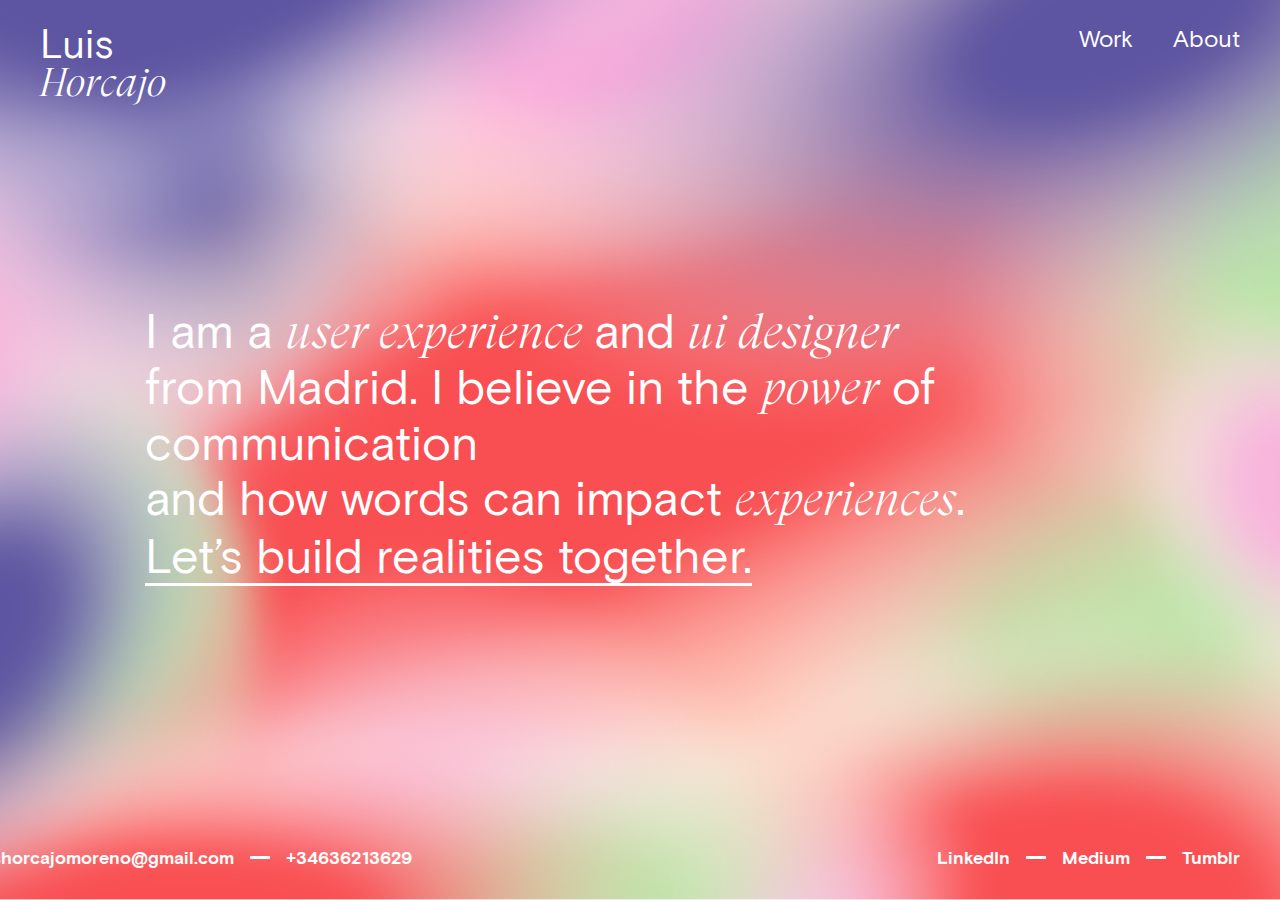
==== index.html @ 3926ec0d "subida de portfolio" ====
<!DOCTYPE html>
<html lang="en">

<head>
    <meta charset="UTF-8">
    <meta name="viewport" content="width=device-width, initial-scale=1.0">
    <title>Luis Horcajo</title>
    <script>
		var tituloOriginal = document.title; 
		window.onblur = function(){ 
		  document.title = "Please come back 💖";
		}

		window.onfocus = function(){
		  document.title = tituloOriginal;
		}
	</script>
    <link rel="icon" type="icon" href="images/flavicon.ico" sizes="16x16 32x32">
    <link rel="stylesheet" href="css/home.css">
    <link href="https://unpkg.com/aos@2.3.1/dist/aos.css" rel="stylesheet">
</head>

<body class="fade-in">
    <header>
        <nav>
            <div>
                <p class="luis">Luis</p>
                <p class="horcajo">Horcajo</p>

        </div>
            <ul>
                <li><a href="work.html">Work</a></li>
                <li><a href="about.html">About</a></li>
            </ul>
            


                
        </nav>
    </header>
<section>
    
    <p> I am a <span> user experience </span> and <span> ui designer </span> <br> from Madrid. 
        I believe in the <span>power</span> of communication <br> and how words can impact <span>experiences</span>.
    </p>
    <div class="plineadiv">
    <p class="plinea">Let’s build realities together.</p>
</div>
    </section>
    <footer>
       <div class="footerizquierda"> 
        <a class="margin-right" href="mailto:luishorcajomoreno@gmail.com">luishorcajomoreno@gmail.com</a>
        <div class="line margin-right">
        </div>
        <a href="tel:+34636213629">+34636213629</a>
       </div>
       <div class="footerderecha">
        <a class="margin-right" href="https://www.linkedin.com/in/luishorcajo/" target="_blank">LinkedIn</a>
        <div class="line margin-right">

        </div>
        <a class="margin-right" href="https://medium.com/@luishorcajomoreno" target="_blank">Medium</a>
        <div class="line margin-right">

        </div>
        <a href="https://icanspitonastranger.tumblr.com/" target="_blank">Tumblr</a>
    </div>

    </footer>
    
</body>

</html>
---- css/home.css ----
body{
  margin: 0px;  
  background-image:url("../images/ImagenFondo.jpg");
    height: 100vh;
    width: 100%;
    background-size: 100% 100%;
    background-repeat: no-repeat;
  display: flex;
  flex-direction: column;
  justify-content: space-between;
}

@font-face{
    font-family: "basis-grotesque-regular";
  src:  url("../fonts/basis-grotesque-regular.ttf")
}

@font-face{
    font-family: "basis-grotesque-bold";
  src:  url("../fonts/basis-grotesque-bold.ttf")
}

@font-face{
    font-family: "GT-Super-Display-Light-Italic";
  src:  url("../fonts/GT-Super-Display-Light-Italic.ttf")
}
* {
  box-sizing: border-box;
}

.luis {
font-family: "basis-grotesque-regular";
font-size: 40px;
color: white;
margin: 0px;
margin-left: 40px;
padding-top: 20px;
}
.horcajo {
  font-family: "GT-Super-Display-Light-Italic";
  font-size: 40px;
  color: white;
  margin-top: -8px;
  margin-left: 40px;

  

  }
  ul li {
    font-family: "basis-grotesque-regular";
    font-size: 24px;
    color: white;
    margin-right: 40px;
    
    
    }
    ul{
      display: flex;
      justify-content: flex-end;
    list-style: none;
    color: white;
    text-decoration: none;
    padding-top: 8px;
    }
    ul li a{
      color: white;
    text-decoration: none;
    cursor: pointer;
    padding-bottom: 4px;
   
  }
  ul li a:hover{
    -webkit-transition: 0.2s;
-moz-transition: 0.2s;
-ms-transition: 0.2s;
-o-transition: 0.2s;
transition: 0.2s; 
    transition: 0.2s;
    border-bottom: 2px solid white;
    

    
    
  }
    nav{
      display: flex;
      justify-content: space-between;
    }
    section p{
    font-family: "basis-grotesque-regular";
    font-size: 48px;
    color: white;
    align-content: center;
    margin-left: 145px;
    margin-top: -56px;
    }

span{
  font-family: "GT-Super-Display-Light-Italic";
}
footer{
  padding-bottom: 32px;
}
footer a{
  color: white;
  text-decoration: none;
  font-family: "basis-grotesque-bold";
  font-size: 18px;
  align-content: flex-end;
  
}
.footerizquierda{
  float: left;
  text-align: left;
  width: 40%;
  align-content: space-around;
  display: flex;
  justify-content: flex-end;
  align-items: center;
  margin-left: -100px;
  
}
.footerderecha{
  
  float: right;
        text-align: right;
        margin-right: 40px;
        width: 40%;
        align-content: space-around;
        display: flex;
        justify-content: flex-end;
        align-items: center;
  
  
}
.margin-right{
  margin-right: 16px;
}



.plinea{
  border-bottom: 3px solid white;
  display: inline-block;
  
  
}

.plineadiv{
  display: flex;
  padding-top: 10px;
}

@keyframes fade-in{
  0%{
    opacity: 0;
  }
  100%{
    opacity: 1;
  }
}

.fade-in{
  -webkit-transition: fade-in 1s;
-moz-transition: fade-in 1s;
-ms-transition: fade-in 1s;
-o-transition: fade-in 1s;
transition: fade-in 1s; 
  animation: fade-in 1s;

}
.line{
  width: 20px;
  height: 3px;
  background-color: white;
  
}
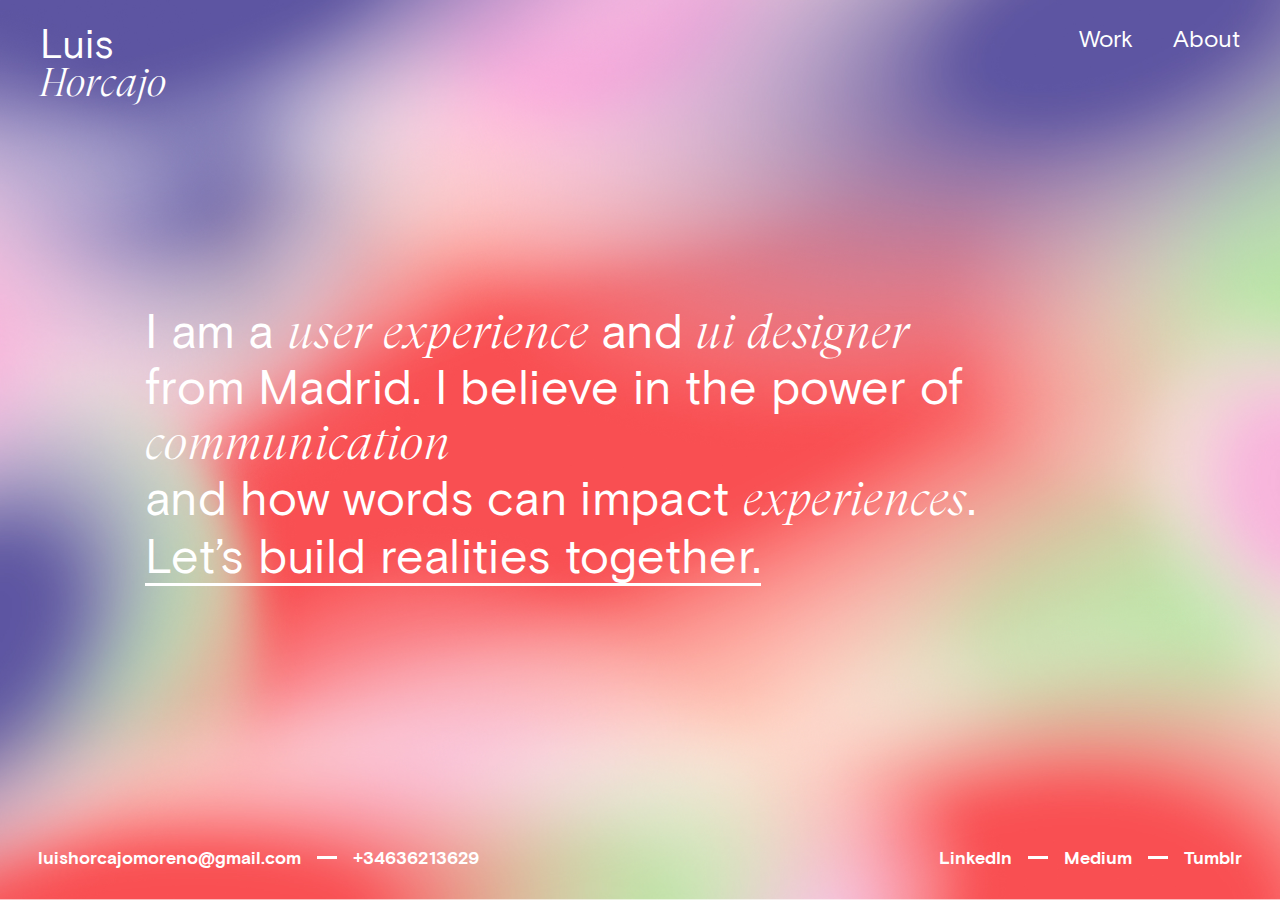
==== commit 90212ce0: "git push -u origin master" ====
--- a/index.html
+++ b/index.html
@@ -41,7 +41,7 @@
 <section>
     
     <p> I am a <span> user experience </span> and <span> ui designer </span> <br> from Madrid. 
-        I believe in the <span>power</span> of communication <br> and how words can impact <span>experiences</span>.
+        I believe in the power of <span>communication</span> <br> and how words can impact <span>experiences</span>.
     </p>
     <div class="plineadiv">
     <p class="plinea">Let’s build realities together.</p>
--- a/css/home.css
+++ b/css/home.css
@@ -1,7 +1,7 @@
 body{
   margin: 0px;  
+  height: 100vh;
   background-image:url("../images/ImagenFondo.jpg");
-    height: 100vh;
     width: 100%;
     background-size: 100% 100%;
     background-repeat: no-repeat;
@@ -93,12 +93,19 @@
     align-content: center;
     margin-left: 145px;
     margin-top: -56px;
+    letter-spacing: 0.3px;
     }
 
 span{
   font-family: "GT-Super-Display-Light-Italic";
 }
 footer{
+  
+  bottom: 32px;
+  width: 100%;
+  margin: 0 auto;
+  padding-right: 3%;
+  padding-left: 3%;
   padding-bottom: 32px;
 }
 footer a{
@@ -107,36 +114,30 @@
   font-family: "basis-grotesque-bold";
   font-size: 18px;
   align-content: flex-end;
-  
 }
 .footerizquierda{
   float: left;
   text-align: left;
-  width: 40%;
   align-content: space-around;
   display: flex;
-  justify-content: flex-end;
-  align-items: center;
-  margin-left: -100px;
-  
+  align-items: center
 }
 .footerderecha{
-  
   float: right;
         text-align: right;
-        margin-right: 40px;
-        width: 40%;
         align-content: space-around;
         display: flex;
         justify-content: flex-end;
         align-items: center;
-  
-  
 }
 .margin-right{
   margin-right: 16px;
 }
-
+.line{
+  width: 20px;
+  height: 3px;
+  background-color: white;
+}
 
 
 .plinea{
@@ -169,9 +170,3 @@
   animation: fade-in 1s;
 
 }
-.line{
-  width: 20px;
-  height: 3px;
-  background-color: white;
-  
-}
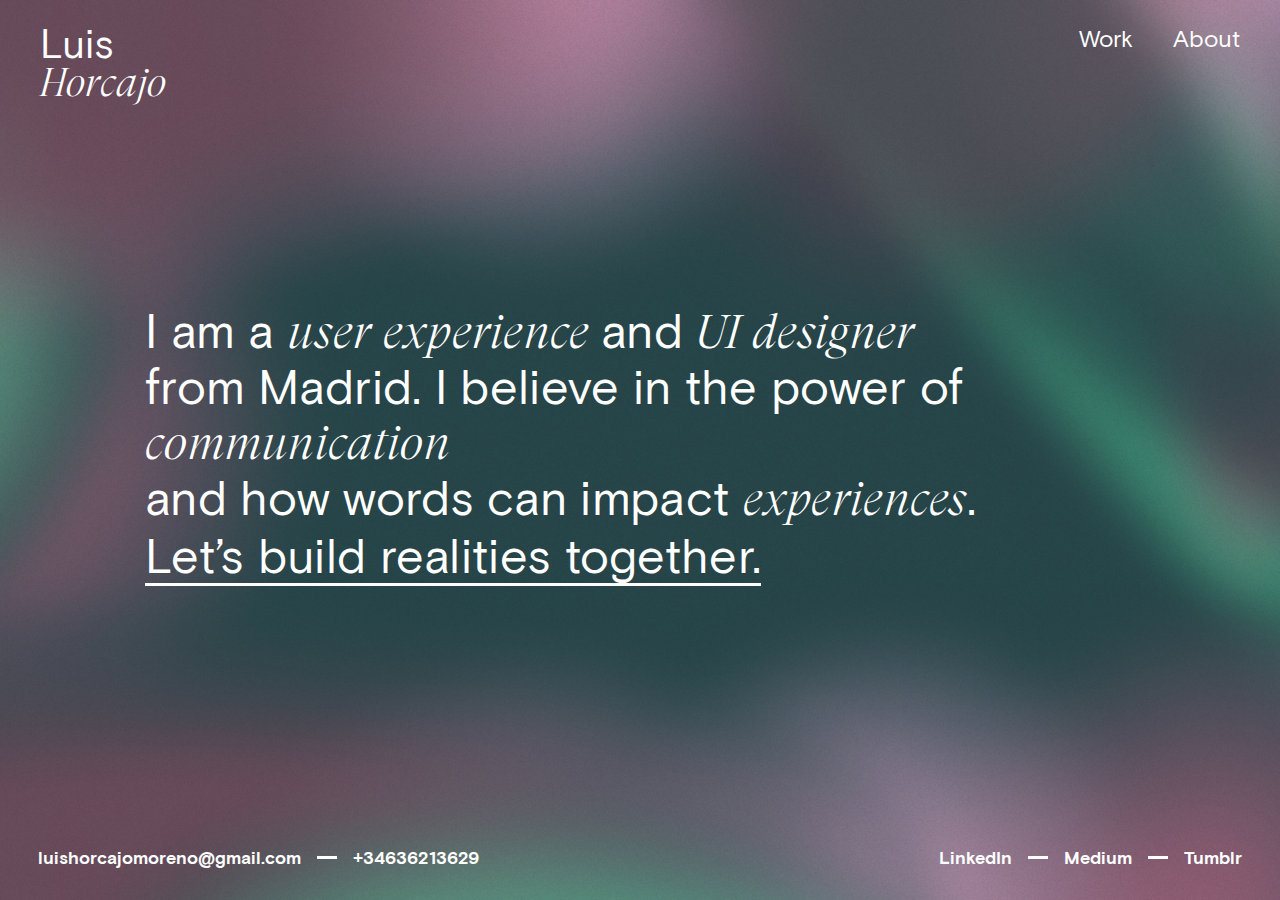
==== commit c29c32ce: "cambiofondo" ====
--- a/index.html
+++ b/index.html
@@ -6,15 +6,15 @@
     <meta name="viewport" content="width=device-width, initial-scale=1.0">
     <title>Luis Horcajo</title>
     <script>
-		var tituloOriginal = document.title; 
-		window.onblur = function(){ 
-		  document.title = "Please come back 💖";
-		}
+        var tituloOriginal = document.title;
+        window.onblur = function () {
+            document.title = "Please come back 💖";
+        }
 
-		window.onfocus = function(){
-		  document.title = tituloOriginal;
-		}
-	</script>
+        window.onfocus = function () {
+            document.title = "Luis Horcajo";
+        }
+    </script>
     <link rel="icon" type="icon" href="images/flavicon.ico" sizes="16x16 32x32">
     <link rel="stylesheet" href="css/home.css">
     <link href="https://unpkg.com/aos@2.3.1/dist/aos.css" rel="stylesheet">
@@ -27,47 +27,47 @@
                 <p class="luis">Luis</p>
                 <p class="horcajo">Horcajo</p>
 
-        </div>
+            </div>
             <ul>
                 <li><a href="work.html">Work</a></li>
                 <li><a href="about.html">About</a></li>
             </ul>
-            
 
 
-                
+
+
         </nav>
     </header>
-<section>
-    
-    <p> I am a <span> user experience </span> and <span> ui designer </span> <br> from Madrid. 
-        I believe in the power of <span>communication</span> <br> and how words can impact <span>experiences</span>.
-    </p>
-    <div class="plineadiv">
-    <p class="plinea">Let’s build realities together.</p>
-</div>
+    <section>
+
+        <p> I am a <span> user experience </span> and <span> UI designer </span> <br> from Madrid.
+            I believe in the power of <span>communication</span> <br> and how words can impact <span>experiences</span>.
+        </p>
+        <div class="plineadiv">
+            <p class="plinea">Let’s build realities together.</p>
+        </div>
     </section>
     <footer>
-       <div class="footerizquierda"> 
-        <a class="margin-right" href="mailto:luishorcajomoreno@gmail.com">luishorcajomoreno@gmail.com</a>
-        <div class="line margin-right">
+        <div class="footerizquierda">
+            <a class="margin-right" href="mailto:luishorcajomoreno@gmail.com">luishorcajomoreno@gmail.com</a>
+            <div class="line margin-right">
+            </div>
+            <a href="tel:+34636213629">+34636213629</a>
         </div>
-        <a href="tel:+34636213629">+34636213629</a>
-       </div>
-       <div class="footerderecha">
-        <a class="margin-right" href="https://www.linkedin.com/in/luishorcajo/" target="_blank">LinkedIn</a>
-        <div class="line margin-right">
+        <div class="footerderecha">
+            <a class="margin-right" href="https://www.linkedin.com/in/luishorcajo/" target="_blank">LinkedIn</a>
+            <div class="line margin-right">
 
+            </div>
+            <a class="margin-right" href="https://medium.com/@luishorcajomoreno" target="_blank">Medium</a>
+            <div class="line margin-right">
+
+            </div>
+            <a href="https://icanspitonastranger.tumblr.com/" target="_blank">Tumblr</a>
         </div>
-        <a class="margin-right" href="https://medium.com/@luishorcajomoreno" target="_blank">Medium</a>
-        <div class="line margin-right">
-
-        </div>
-        <a href="https://icanspitonastranger.tumblr.com/" target="_blank">Tumblr</a>
-    </div>
 
     </footer>
-    
+
 </body>
 
 </html>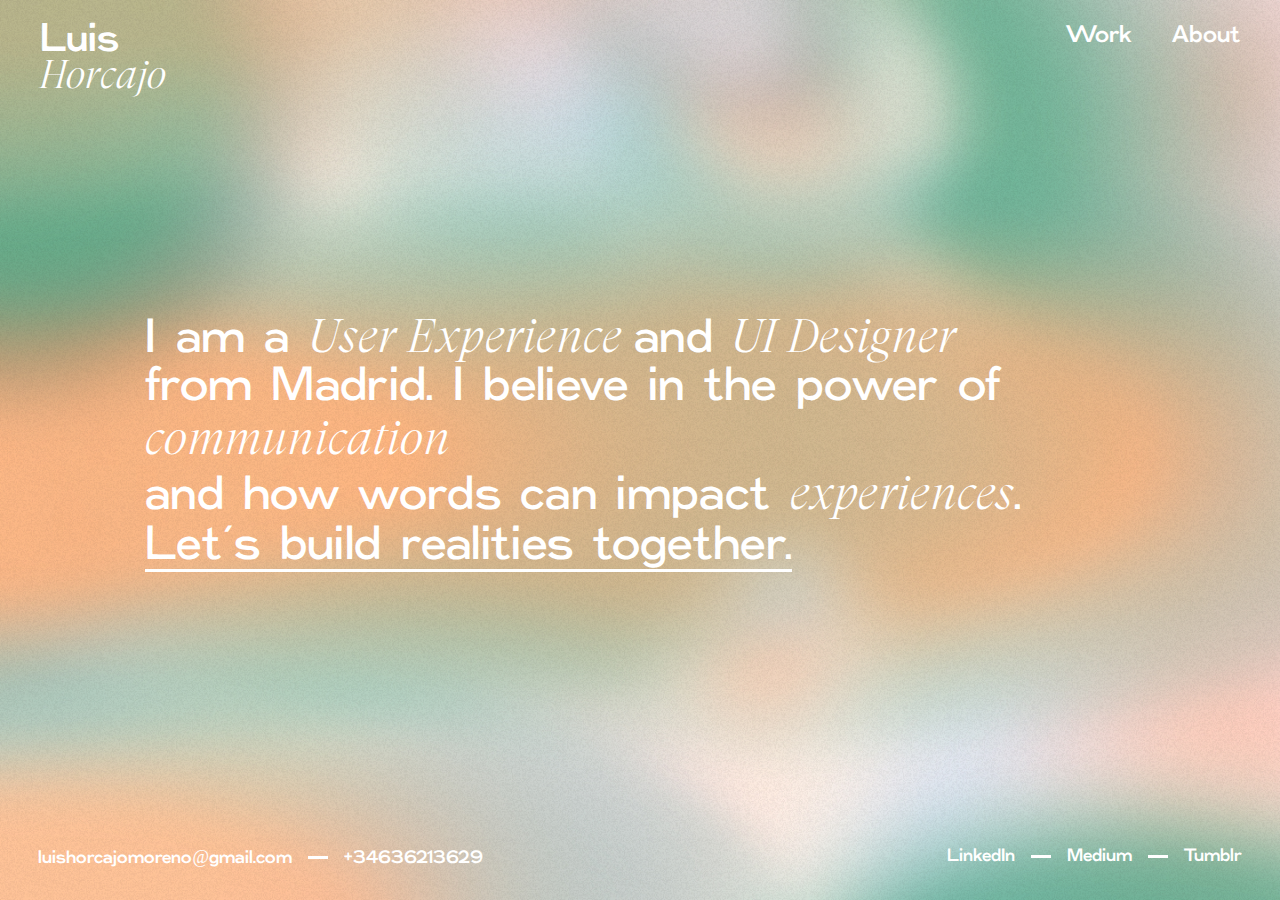
==== commit 75eeae94: "domingo12" ====
--- a/index.html
+++ b/index.html
@@ -40,7 +40,7 @@
     </header>
     <section>
 
-        <p> I am a <span> user experience </span> and <span> UI designer </span> <br> from Madrid.
+        <p> I am a <span> User Experience </span> and <span> UI Designer </span> <br> from Madrid.
             I believe in the power of <span>communication</span> <br> and how words can impact <span>experiences</span>.
         </p>
         <div class="plineadiv">
--- a/css/home.css
+++ b/css/home.css
@@ -11,13 +11,13 @@
 }
 
 @font-face{
-    font-family: "basis-grotesque-regular";
-  src:  url("../fonts/basis-grotesque-regular.ttf")
+    font-family: "HamburgHand-Light";
+  src:  url("../fonts/HamburgHand-Light.otf")
 }
 
 @font-face{
-    font-family: "basis-grotesque-bold";
-  src:  url("../fonts/basis-grotesque-bold.ttf")
+    font-family: "HamburgHand-Regular";
+  src:  url("../fonts/HamburgHand-Regular.otf")
 }
 
 @font-face{
@@ -29,7 +29,7 @@
 }
 
 .luis {
-font-family: "basis-grotesque-regular";
+font-family: "HamburgHand-Regular";
 font-size: 40px;
 color: white;
 margin: 0px;
@@ -47,7 +47,7 @@
 
   }
   ul li {
-    font-family: "basis-grotesque-regular";
+    font-family: "HamburgHand-Regular";
     font-size: 24px;
     color: white;
     margin-right: 40px;
@@ -87,7 +87,7 @@
       justify-content: space-between;
     }
     section p{
-    font-family: "basis-grotesque-regular";
+    font-family: "HamburgHand-Light";
     font-size: 48px;
     color: white;
     align-content: center;
@@ -111,7 +111,7 @@
 footer a{
   color: white;
   text-decoration: none;
-  font-family: "basis-grotesque-bold";
+  font-family: "HamburgHand-Regular";
   font-size: 18px;
   align-content: flex-end;
 }
@@ -162,11 +162,10 @@
 }
 
 .fade-in{
-  -webkit-transition: fade-in 1s;
--moz-transition: fade-in 1s;
--ms-transition: fade-in 1s;
--o-transition: fade-in 1s;
-transition: fade-in 1s; 
-  animation: fade-in 1s;
-
+  -webkit-transition: fade-in 1.5s;
+-moz-transition: fade-in 1.5s;
+-ms-transition: fade-in 1.5s;
+-o-transition: fade-in 1.5s;
+transition: fade-in 1.5s; 
+  animation: fade-in 1.5s;
 }
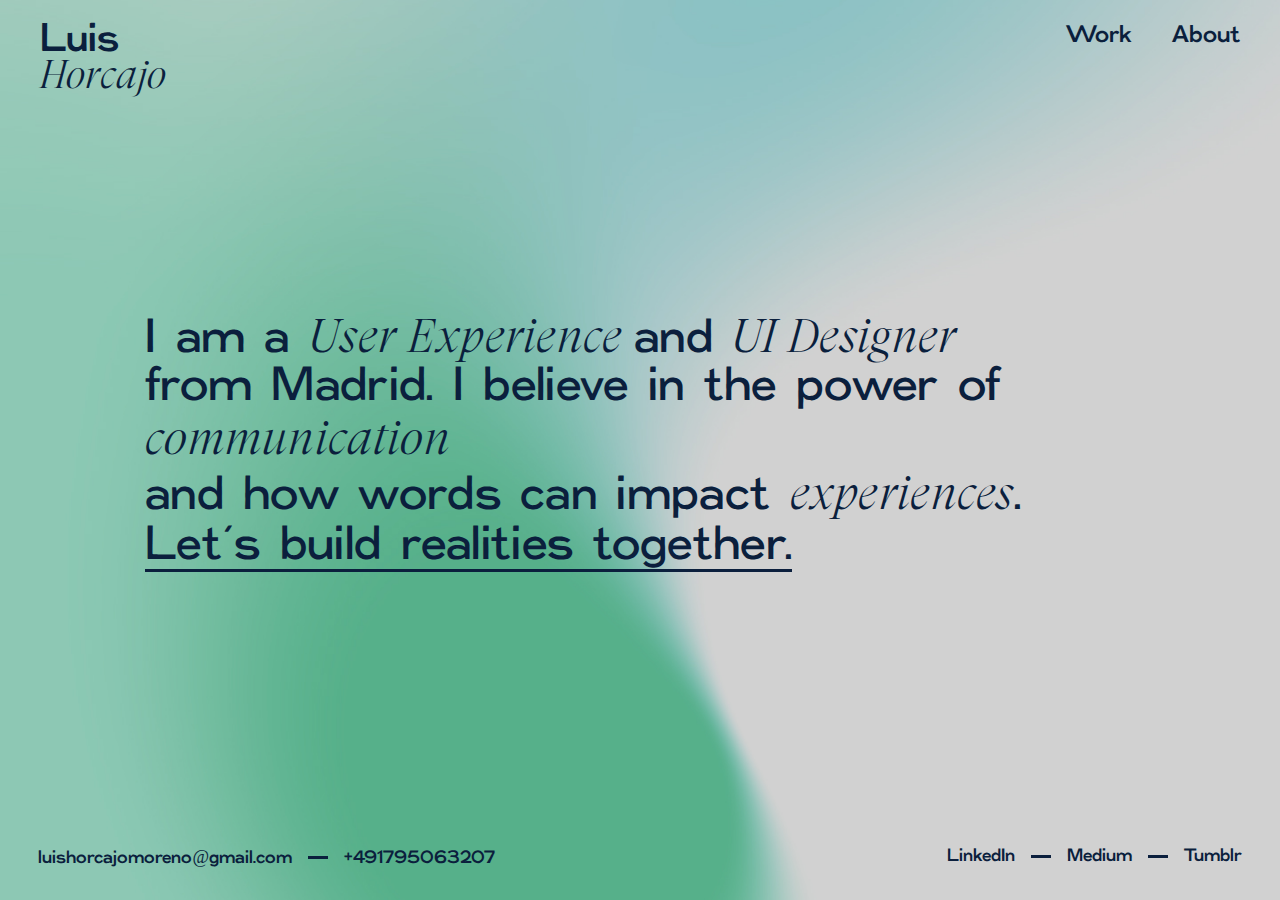
==== commit 0f36419c: "diciembre2021" ====
--- a/index.html
+++ b/index.html
@@ -15,7 +15,7 @@
             document.title = "Luis Horcajo";
         }
     </script>
-    <link rel="icon" type="icon" href="images/flavicon.ico" sizes="16x16 32x32">
+    <link rel="icon" type="icon" href="images/favicon.ico" sizes="16x16 32x32">
     <link rel="stylesheet" href="css/home.css">
     <link href="https://unpkg.com/aos@2.3.1/dist/aos.css" rel="stylesheet">
 </head>
@@ -52,7 +52,7 @@
             <a class="margin-right" href="mailto:luishorcajomoreno@gmail.com">luishorcajomoreno@gmail.com</a>
             <div class="line margin-right">
             </div>
-            <a href="tel:+34636213629">+34636213629</a>
+            <a href="tel:+491795063207">+491795063207</a>
         </div>
         <div class="footerderecha">
             <a class="margin-right" href="https://www.linkedin.com/in/luishorcajo/" target="_blank">LinkedIn</a>
--- a/css/home.css
+++ b/css/home.css
@@ -31,7 +31,7 @@
 .luis {
 font-family: "HamburgHand-Regular";
 font-size: 40px;
-color: white;
+color: #0B1F3D;
 margin: 0px;
 margin-left: 40px;
 padding-top: 20px;
@@ -39,7 +39,7 @@
 .horcajo {
   font-family: "GT-Super-Display-Light-Italic";
   font-size: 40px;
-  color: white;
+  color: #0B1F3D;
   margin-top: -8px;
   margin-left: 40px;
 
@@ -49,7 +49,7 @@
   ul li {
     font-family: "HamburgHand-Regular";
     font-size: 24px;
-    color: white;
+    color: #0B1F3D;
     margin-right: 40px;
     
     
@@ -58,25 +58,25 @@
       display: flex;
       justify-content: flex-end;
     list-style: none;
-    color: white;
+    color: #0B1F3D;
     text-decoration: none;
     padding-top: 8px;
     }
     ul li a{
-      color: white;
+      color: #0B1F3D;
     text-decoration: none;
     cursor: pointer;
     padding-bottom: 4px;
    
   }
   ul li a:hover{
-    -webkit-transition: 0.2s;
--moz-transition: 0.2s;
--ms-transition: 0.2s;
--o-transition: 0.2s;
-transition: 0.2s; 
-    transition: 0.2s;
-    border-bottom: 2px solid white;
+    -webkit-transition: 0s;
+-moz-transition: 0s;
+-ms-transition: 0s;
+-o-transition: 0s;
+transition: 0s; 
+    transition: 0s;
+    border-bottom: 2px solid #0B1F3D;
     
 
     
@@ -89,7 +89,7 @@
     section p{
     font-family: "HamburgHand-Light";
     font-size: 48px;
-    color: white;
+    color: #0B1F3D;
     align-content: center;
     margin-left: 145px;
     margin-top: -56px;
@@ -109,7 +109,7 @@
   padding-bottom: 32px;
 }
 footer a{
-  color: white;
+  color: #0B1F3D;
   text-decoration: none;
   font-family: "HamburgHand-Regular";
   font-size: 18px;
@@ -136,12 +136,12 @@
 .line{
   width: 20px;
   height: 3px;
-  background-color: white;
+  background-color: #0B1F3D;
 }
 
 
 .plinea{
-  border-bottom: 3px solid white;
+  border-bottom: 3px solid #0B1F3D;
   display: inline-block;
   
   
